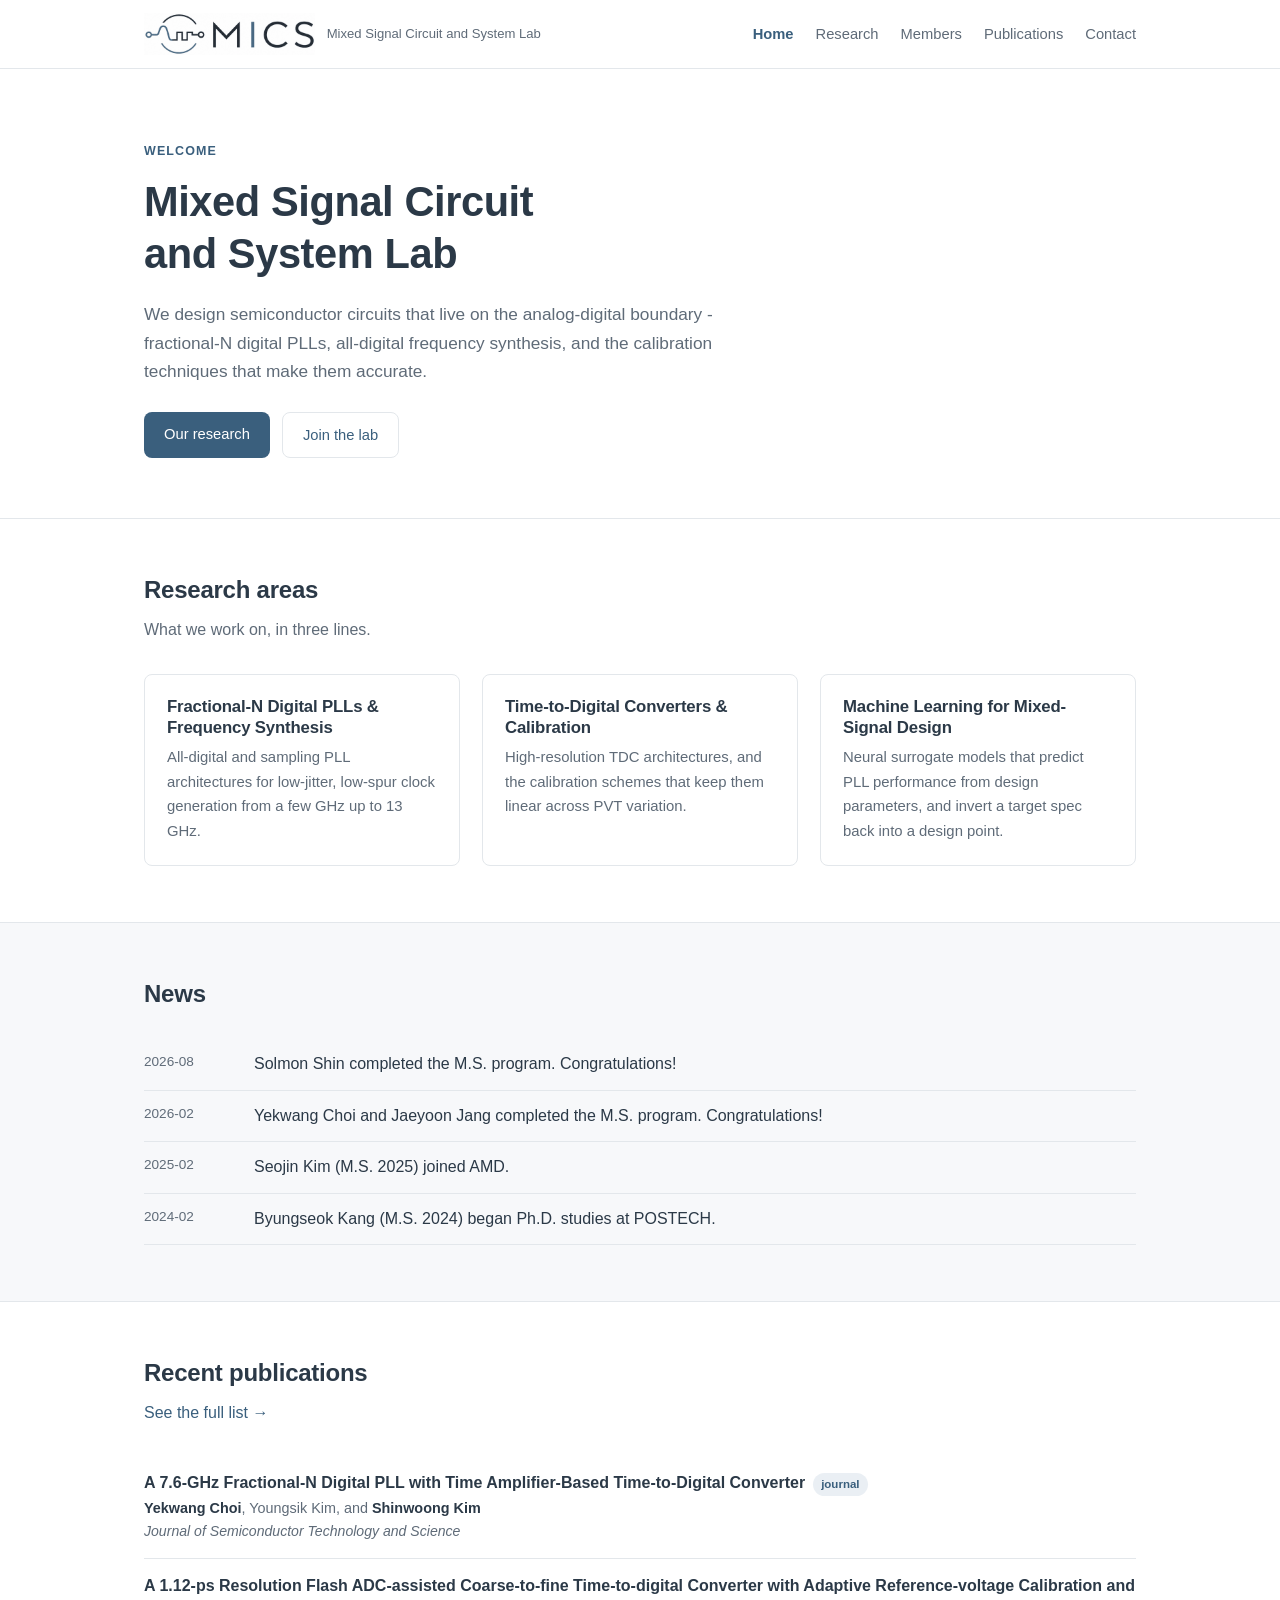
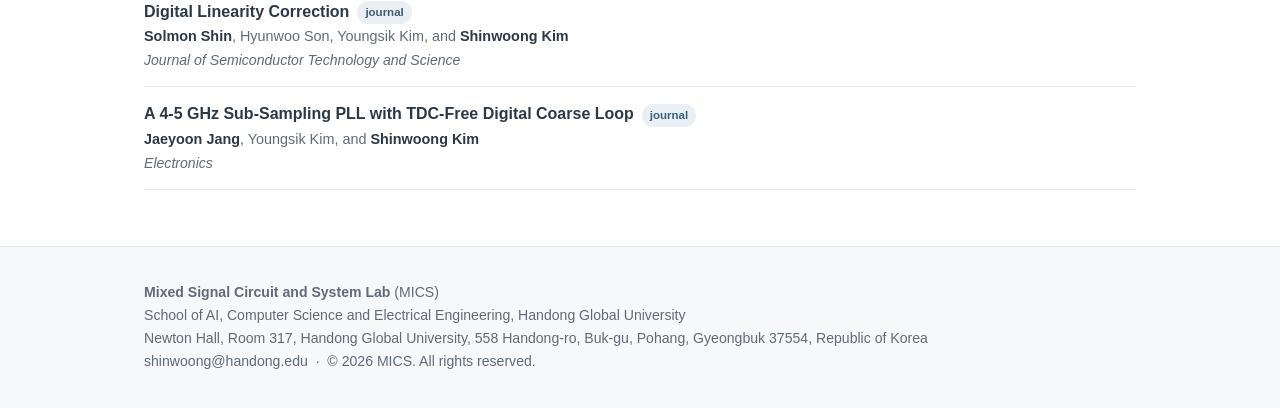
==== index.html @ e1456d65 "Initial lab homepage Static site for the Mixed Signal Circuit and System Lab: home, research, member" ====
<!DOCTYPE html>
<html lang="en">
<head>
<meta charset="utf-8">
<meta name="viewport" content="width=device-width, initial-scale=1">
<title>Home &middot; {SITE}</title>
<meta name="description" content="Research lab homepage">
<link rel="icon" href="favicon.ico">
<link rel="apple-touch-icon" href="assets/img/icon.png">
<link rel="stylesheet" href="assets/css/style.css">
</head>
<body>

<header class="site-header">
  <div class="wrap">
    <div class="brand" id="brand"></div>
    <nav>
      <ul>
        <li><a href="index.html">Home</a></li>
        <li><a href="research.html">Research</a></li>
        <li><a href="members.html">Members</a></li>
        <li><a href="publications.html">Publications</a></li>
        <li><a href="contact.html">Contact</a></li>
      </ul>
    </nav>
  </div>
</header>

<div class="hero">
  <div class="wrap">
    <div class="eyebrow">Welcome</div>
    <h1><span data-site-full></span></h1>
    <p id="tagline"></p>
    <div class="actions">
      <a class="btn" href="research.html">Our research</a>
      <a class="btn ghost" href="contact.html">Join the lab</a>
    </div>
  </div>
</div>

<section>
  <div class="wrap">
    <div class="section-head">
      <h2>Research areas</h2>
      <p>What we work on, in three lines.</p>
    </div>
    <div class="grid cols-3" id="research-cards"></div>
  </div>
</section>

<section class="alt">
  <div class="wrap">
    <div class="section-head"><h2>News</h2></div>
    <div class="news" id="news"></div>
  </div>
</section>

<section>
  <div class="wrap">
    <div class="section-head">
      <h2>Recent publications</h2>
      <p><a href="publications.html">See the full list &rarr;</a></p>
    </div>
    <div id="pubs"></div>
  </div>
</section>
<footer class="site-footer" id="footer"></footer>

<script src="data/site.js"></script>
<script src="data/research.js"></script>
<script src="data/members.js"></script>
<script src="data/publications.js"></script>
<script src="data/news.js"></script>
<script src="assets/js/render.js"></script>
<script>
  renderChrome();
  document.getElementById("tagline").textContent = SITE.tagline;
  renderResearch("research-cards", false);
  renderNews("news", 4);
  renderPublications("pubs", 3);
</script>
</body>
</html>
---- assets/css/style.css ----
/* ---------------------------------------------------------------
   MICS Lab - stylesheet
   Edit the variables below to change the look of the whole site.
   --------------------------------------------------------------- */
:root {
  --accent:      #3a5f7d;   /* main brand color - the blue in the logo */
  --accent-soft: #eaeff4;   /* light tint of the brand color        */
  --ink:         #2b3947;   /* body text - the dark in the logo     */
  --ink-muted:   #5f6b78;   /* secondary text                       */
  --line:        #e3e7eb;   /* borders and rules                    */
  --bg:          #ffffff;
  --bg-alt:      #f7f8fa;   /* alternating section background       */
  --max:         1040px;    /* content width                        */
  --radius:      8px;
}

* { box-sizing: border-box; }

body {
  margin: 0;
  color: var(--ink);
  background: var(--bg);
  font: 16px/1.65 -apple-system, BlinkMacSystemFont, "Segoe UI",
        "Noto Sans KR", Roboto, Helvetica, Arial, sans-serif;
  -webkit-font-smoothing: antialiased;
}

a { color: var(--accent); text-decoration: none; }
a:hover { text-decoration: underline; }

h1, h2, h3 { line-height: 1.25; letter-spacing: -0.01em; margin: 0 0 .5em; }
h1 { font-size: 2.1rem; }
h2 { font-size: 1.5rem; }
h3 { font-size: 1.05rem; }

.wrap { max-width: var(--max); margin: 0 auto; padding: 0 24px; }

/* ---------- header / nav ---------- */
.site-header {
  border-bottom: 1px solid var(--line);
  background: var(--bg);
  position: sticky; top: 0; z-index: 10;
}
.site-header .wrap {
  display: flex; align-items: center; justify-content: space-between;
  gap: 24px; min-height: 68px; flex-wrap: wrap;
}
.brand { display: flex; align-items: center; gap: 12px; }
.brand a { color: var(--ink); text-decoration: none; }
.brand .mark { font-size: 1.3rem; font-weight: 700; color: var(--accent); letter-spacing: -0.02em; }
.brand .full { font-size: .82rem; color: var(--ink-muted); }
.brand .logo { height: 42px; width: auto; display: block; }

nav ul { display: flex; gap: 22px; list-style: none; margin: 0; padding: 0; flex-wrap: wrap; }
nav a { color: var(--ink-muted); font-size: .92rem; font-weight: 500; }
nav a:hover, nav a.active { color: var(--accent); text-decoration: none; }
nav a.active { font-weight: 600; }

/* ---------- hero ---------- */
.hero { padding: 72px 0 60px; border-bottom: 1px solid var(--line); }
.hero .eyebrow {
  font-size: .78rem; font-weight: 600; letter-spacing: .09em;
  text-transform: uppercase; color: var(--accent); margin-bottom: 14px;
}
.hero h1 { font-size: 2.6rem; max-width: 20ch; }
.hero p { font-size: 1.08rem; color: var(--ink-muted); max-width: 62ch; }
.hero .actions { margin-top: 26px; display: flex; gap: 12px; flex-wrap: wrap; }

.btn {
  display: inline-block; padding: 10px 20px; border-radius: var(--radius);
  background: var(--accent); color: #fff; font-size: .92rem; font-weight: 500;
}
.btn:hover { text-decoration: none; opacity: .9; }
.btn.ghost { background: transparent; color: var(--accent); border: 1px solid var(--line); }

/* ---------- generic section ---------- */
section { padding: 56px 0; }
section.alt { background: var(--bg-alt); border-block: 1px solid var(--line); }
.section-head { margin-bottom: 30px; }
.section-head p { color: var(--ink-muted); margin: 0; }

.grid { display: grid; gap: 22px; }
.grid.cols-3 { grid-template-columns: repeat(auto-fit, minmax(250px, 1fr)); }
.grid.cols-4 { grid-template-columns: repeat(auto-fit, minmax(190px, 1fr)); }

.card {
  background: var(--bg); border: 1px solid var(--line);
  border-radius: var(--radius); padding: 22px;
}
.card h3 { margin-bottom: .4em; }
.card p { margin: 0; color: var(--ink-muted); font-size: .93rem; }

/* ---------- people ---------- */
.person { text-align: center; }
.person img, .person .avatar {
  width: 100%; aspect-ratio: 1/1; object-fit: cover;
  border-radius: var(--radius); background: var(--accent-soft);
  display: grid; place-items: center;
  color: var(--accent); font-size: 1.6rem; font-weight: 600;
}
.person .name { font-weight: 600; margin-top: 12px; }
.person .role { font-size: .85rem; color: var(--ink-muted); }
.person .topic { font-size: .82rem; color: var(--ink-muted); margin-top: 4px; }

.pi { display: grid; grid-template-columns: 200px 1fr; gap: 30px; align-items: start; }
.pi .person { max-width: 200px; }   /* keep the PI photo from going full-width */
@media (max-width: 640px) { .pi { grid-template-columns: 1fr; } }

/* ---------- publications ---------- */
.pub-year {
  font-size: .8rem; font-weight: 700; letter-spacing: .08em; color: var(--accent);
  border-bottom: 1px solid var(--line); padding-bottom: 8px; margin: 34px 0 16px;
}
.pub { padding: 14px 0; border-bottom: 1px solid var(--line); }
.pub .title { font-weight: 600; }
.pub .authors { font-size: .9rem; color: var(--ink-muted); }
.pub .authors .me { color: var(--ink); font-weight: 600; }
.pub .venue { font-size: .88rem; color: var(--ink-muted); font-style: italic; }
.pub .links { margin-top: 6px; display: flex; gap: 10px; }
.pub .links a {
  font-size: .78rem; border: 1px solid var(--line); border-radius: 4px;
  padding: 2px 9px; color: var(--ink-muted);
}
.pub .links a:hover { border-color: var(--accent); color: var(--accent); text-decoration: none; }
.tag {
  display: inline-block; font-size: .72rem; font-weight: 600; padding: 2px 8px;
  border-radius: 20px; background: var(--accent-soft); color: var(--accent);
  margin-left: 8px; vertical-align: middle;
}

/* ---------- news ---------- */
.news li { list-style: none; padding: 12px 0; border-bottom: 1px solid var(--line); display: flex; gap: 18px; }
.news ul { margin: 0; padding: 0; }
.news .date { flex: 0 0 92px; font-size: .85rem; color: var(--ink-muted); font-variant-numeric: tabular-nums; }

/* ---------- footer ---------- */
.site-footer {
  border-top: 1px solid var(--line); background: var(--bg-alt);
  padding: 34px 0; font-size: .88rem; color: var(--ink-muted);
}
.site-footer a { color: var(--ink-muted); }

/* ---------- misc ---------- */
.todo { background: #fff8e1; border-left: 3px solid #f0b429; padding: 10px 14px; font-size: .88rem; margin: 18px 0; }
dl.info { display: grid; grid-template-columns: 140px 1fr; gap: 10px 20px; margin: 0; }
dl.info dt { font-weight: 600; }
dl.info dd { margin: 0; color: var(--ink-muted); }
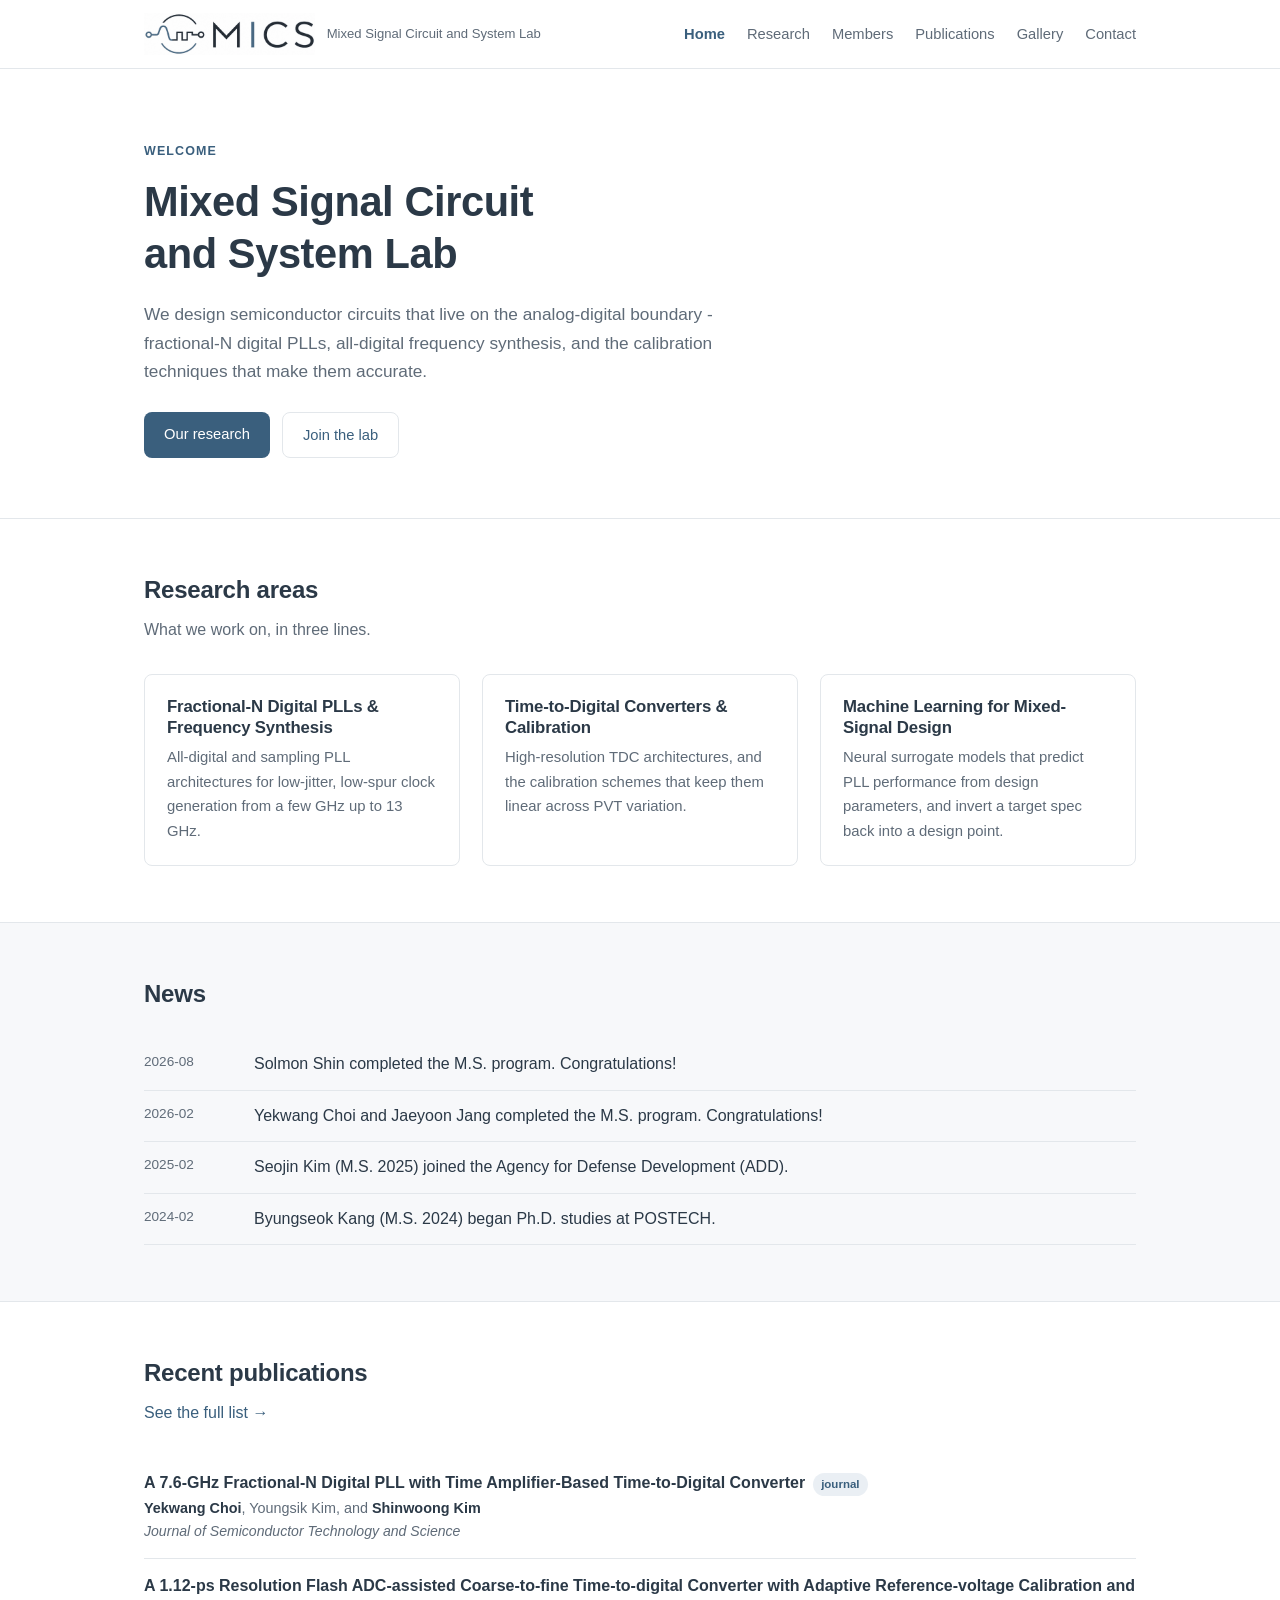
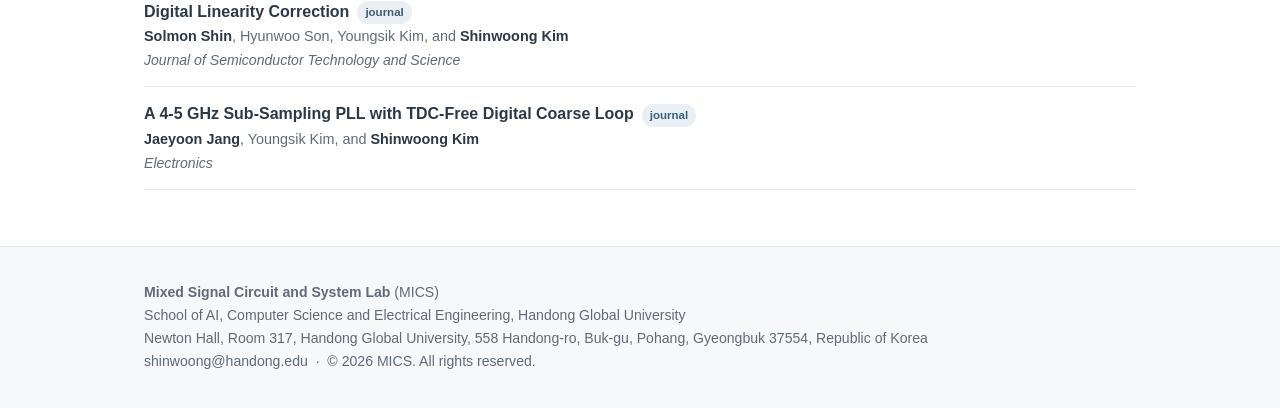
==== commit 08abfeab: "Add Gallery page with lab event photos - New gallery.html: event list grouped by year (newest first)" ====
--- a/index.html
+++ b/index.html
@@ -20,6 +20,7 @@
         <li><a href="research.html">Research</a></li>
         <li><a href="members.html">Members</a></li>
         <li><a href="publications.html">Publications</a></li>
+        <li><a href="gallery.html">Gallery</a></li>
         <li><a href="contact.html">Contact</a></li>
       </ul>
     </nav>
--- a/assets/css/style.css
+++ b/assets/css/style.css
@@ -105,6 +105,7 @@
 .pi { display: grid; grid-template-columns: 200px 1fr; gap: 30px; align-items: start; }
 .pi .person { max-width: 200px; }   /* keep the PI photo from going full-width */
 @media (max-width: 640px) { .pi { grid-template-columns: 1fr; } }
+.grid.students { grid-template-columns: repeat(auto-fill, 200px); }   /* same size as the PI photo */
 
 /* ---------- publications ---------- */
 .pub-year {
@@ -145,3 +146,20 @@
 dl.info { display: grid; grid-template-columns: 140px 1fr; gap: 10px 20px; margin: 0; }
 dl.info dt { font-weight: 600; }
 dl.info dd { margin: 0; color: var(--ink-muted); }
+
+/* ---------- gallery ---------- */
+.gallery h1 { text-align: center; margin-bottom: 10px; }
+.gallery .year { text-align: center; color: var(--accent); margin: 40px 0 18px; }
+.gallery ul { margin: 0; padding: 0; }
+.gallery li { list-style: none; padding: 9px 0; }
+.gallery li a { color: var(--ink); text-decoration: underline; text-underline-offset: 3px; }
+.gallery li a:hover { color: var(--accent); }
+.gallery .when { color: var(--ink-muted); }
+.gallery .back { display: inline-block; margin-bottom: 18px; font-size: .92rem; }
+.gallery h1 + .when { text-align: center; margin-bottom: 28px; }
+.gallery .photos { display: grid; grid-template-columns: repeat(auto-fill, minmax(280px, 1fr)); gap: 12px; }
+.gallery .photos img {
+  width: 100%; aspect-ratio: 4/3; object-fit: cover; display: block;
+  border-radius: var(--radius); background: var(--bg-alt);
+}
+.gallery .photos a:hover img { opacity: .9; }
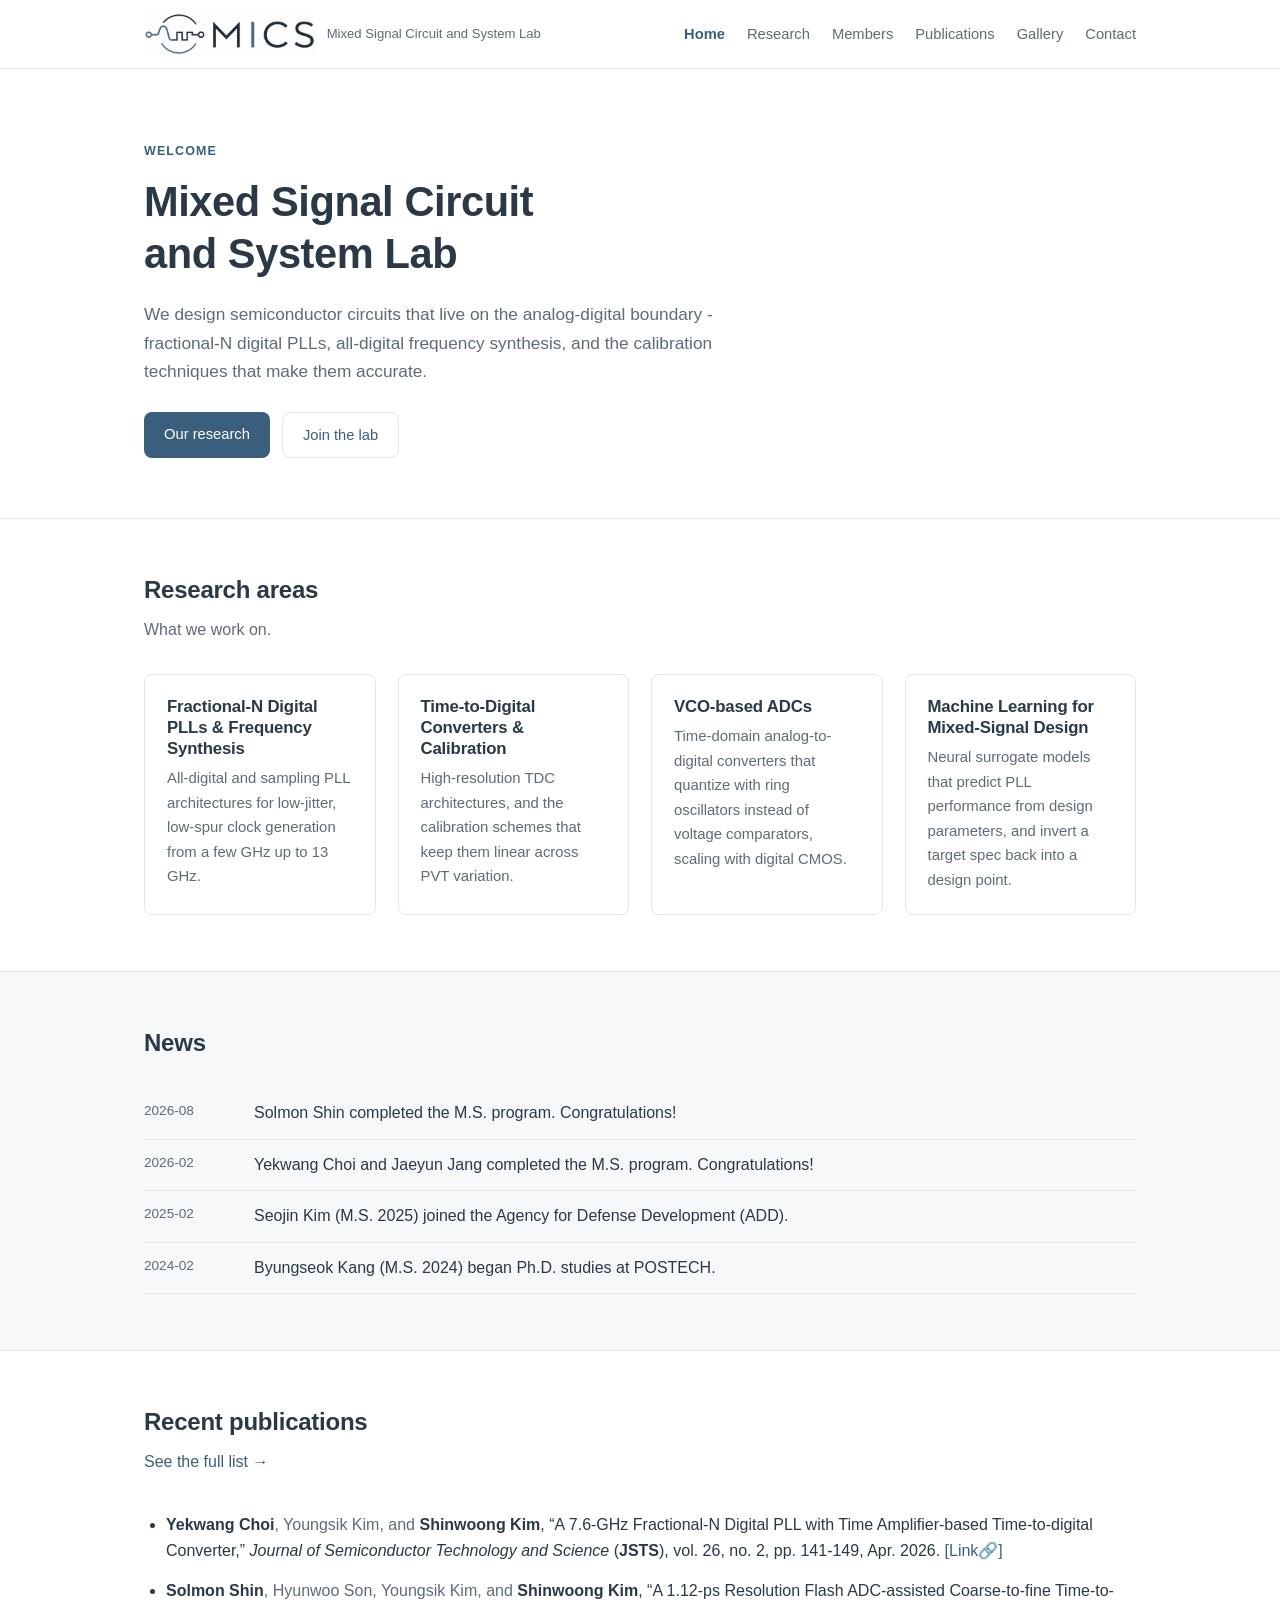
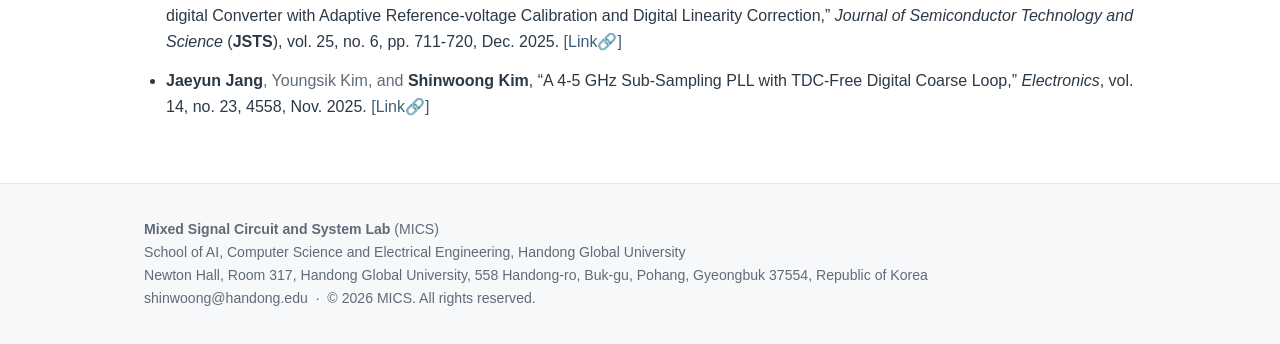
==== commit 49e111b9: "Add VCO-based ADC as research topic 3 with figures - New topic between TDC and machine learning, wit" ====
--- a/index.html
+++ b/index.html
@@ -43,9 +43,9 @@
   <div class="wrap">
     <div class="section-head">
       <h2>Research areas</h2>
-      <p>What we work on, in three lines.</p>
+      <p>What we work on.</p>
     </div>
-    <div class="grid cols-3" id="research-cards"></div>
+    <div class="grid cols-4" id="research-cards"></div>
   </div>
 </section>
 
--- a/assets/css/style.css
+++ b/assets/css/style.css
@@ -107,22 +107,61 @@
 @media (max-width: 640px) { .pi { grid-template-columns: 1fr; } }
 .grid.students { grid-template-columns: repeat(auto-fill, 200px); }   /* same size as the PI photo */
 
+/* ---------- research topics ---------- */
+.topic {
+  display: grid; grid-template-columns: minmax(0, 1.15fr) minmax(0, 1fr); gap: 40px;
+  align-items: center; padding: 40px 0; border-top: 1px solid var(--line);
+}
+.topic.no-figs { grid-template-columns: 1fr; }
+.topic-no {
+  display: inline-block; font-size: .85rem; font-weight: 600; color: var(--accent);
+  background: var(--accent-soft); border-radius: 20px; padding: 4px 14px; margin-bottom: 14px;
+}
+.topic-no span { opacity: .5; margin: 0 3px; }
+.topic h2 { font-size: 1.3rem; }
+.topic p { color: var(--ink-muted); margin: 0; }
+
+.slider { position: relative; }
+.slides {
+  display: flex; overflow-x: auto; scroll-snap-type: x mandatory; scrollbar-width: none;
+  border: 1px solid var(--line); border-radius: var(--radius); background: #fff;
+}
+.slides::-webkit-scrollbar { display: none; }
+.slides figure { flex: 0 0 100%; scroll-snap-align: start; margin: 0; padding: 16px 48px 12px; }
+.slides img { width: 100%; height: 300px; object-fit: contain; display: block; }
+.slides figcaption { text-align: center; font-size: .82rem; color: var(--ink-muted); margin-top: 10px; }
+.slider button {
+  position: absolute; top: 45%; transform: translateY(-50%);
+  width: 34px; height: 34px; border-radius: 50%; border: 1px solid var(--line);
+  background: rgba(255,255,255,.92); color: var(--ink); font-size: 1.4rem; line-height: 1;
+  cursor: pointer; display: grid; place-items: center; padding: 0 0 3px;
+}
+.slider button:hover { border-color: var(--accent); color: var(--accent); }
+.slider .prev { left: 8px; }
+.slider .next { right: 8px; }
+.dots { display: flex; justify-content: center; gap: 7px; margin-top: 12px; }
+.dots span { width: 8px; height: 8px; border-radius: 50%; background: var(--line); cursor: pointer; }
+.dots span.on { background: var(--accent); }
+@media (max-width: 760px) {
+  .topic { grid-template-columns: 1fr; gap: 22px; }
+  .slides img { height: 220px; }
+}
+
+/* ---------- alumni ---------- */
+.alum { margin-bottom: 22px; }
+.alum .sep { color: var(--ink-muted); margin: 0 4px; }
+.alum ul { margin: 4px 0 0; padding-left: 22px; color: var(--ink-muted); font-size: .95rem; }
+.alum li { padding: 1px 0; }
+
 /* ---------- publications ---------- */
-.pub-year {
-  font-size: .8rem; font-weight: 700; letter-spacing: .08em; color: var(--accent);
-  border-bottom: 1px solid var(--line); padding-bottom: 8px; margin: 34px 0 16px;
-}
-.pub { padding: 14px 0; border-bottom: 1px solid var(--line); }
-.pub .title { font-weight: 600; }
-.pub .authors { font-size: .9rem; color: var(--ink-muted); }
+.pub-section { margin: 40px 0 14px; }
+.pub-section:first-child { margin-top: 0; }
+.pubs { margin: 0; padding-left: 22px; }
+.pub { padding: 7px 0; line-height: 1.6; }
+.pub .authors { color: var(--ink-muted); }
 .pub .authors .me { color: var(--ink); font-weight: 600; }
-.pub .venue { font-size: .88rem; color: var(--ink-muted); font-style: italic; }
-.pub .links { margin-top: 6px; display: flex; gap: 10px; }
-.pub .links a {
-  font-size: .78rem; border: 1px solid var(--line); border-radius: 4px;
-  padding: 2px 9px; color: var(--ink-muted);
-}
-.pub .links a:hover { border-color: var(--accent); color: var(--accent); text-decoration: none; }
+.pub .venue { font-style: italic; }
+.pub .link { white-space: nowrap; }
 .tag {
   display: inline-block; font-size: .72rem; font-weight: 600; padding: 2px 8px;
   border-radius: 20px; background: var(--accent-soft); color: var(--accent);
